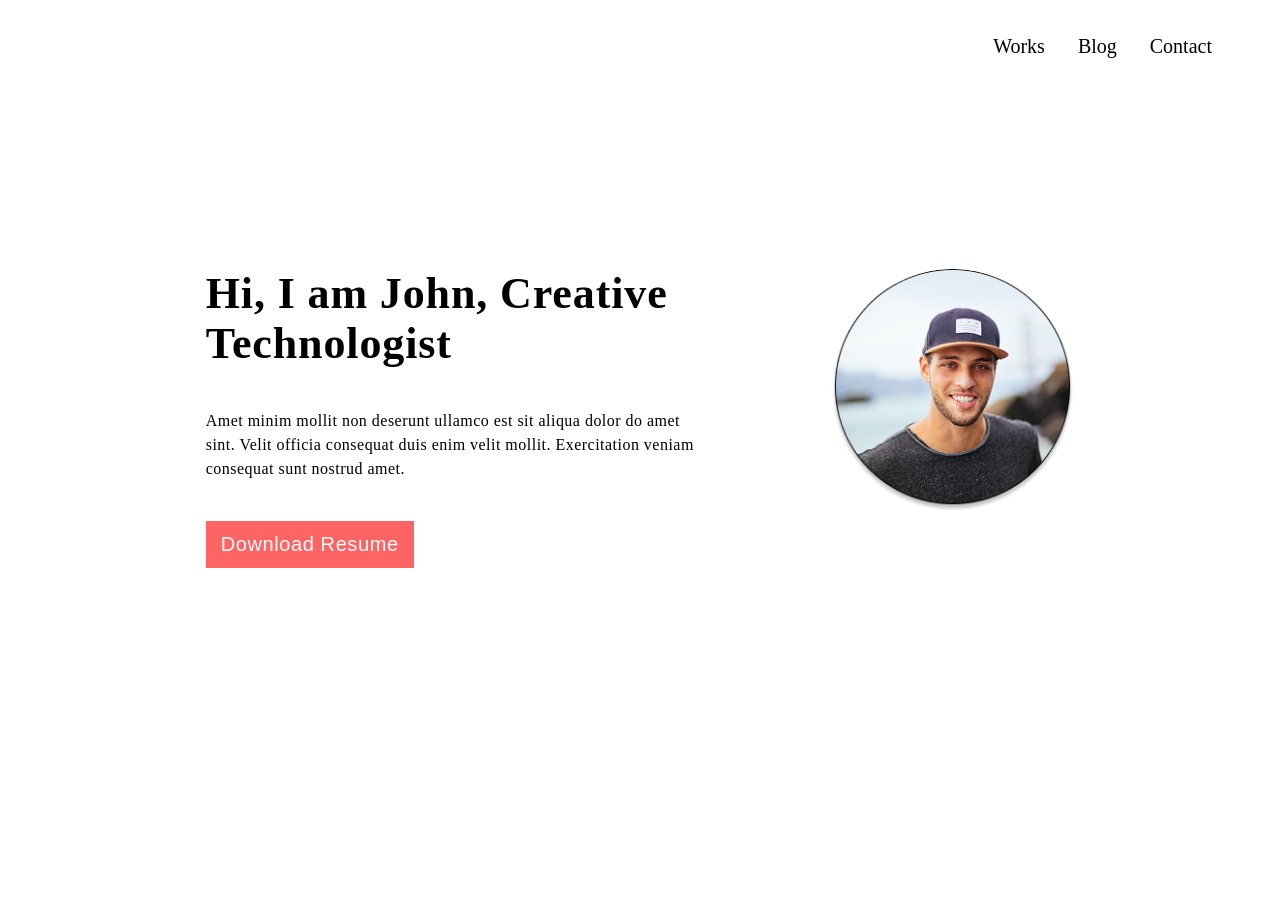
==== index.html @ 3ecefe45 "Se crea el menu y el hero con boton" ====
<html lang="es">
  <head>
    <meta charset="UTF-8" />
    <meta name="viewport" content="width=device-width, initial-scale=1.0" />
    <title>Landing Page</title>
    <link rel="stylesheet" href="style.css" />
  </head>
  <body>
    <header>
      <nav class="nav">
        <a href="#">Works</a>
        <a href="#">Blog</a>
        <a href="#">Contact</a>
      </nav>
      <div class="hero">
        <div class="hero-content">
          <div class="hero-content-left">
            <h1>Hi, I am John, Creative Technologist</h1>
            <p>
              Amet minim mollit non deserunt ullamco est sit aliqua dolor do
              amet sint. Velit officia consequat duis enim velit mollit.
              Exercitation veniam consequat sunt nostrud amet.
            </p>
            <button>Download Resume</button>
          </div>
          <div class="hero-content-right">
            <img src="img/hero.png" alt="Hero Image" />
          </div>
        </div>
      </div>
    </header>
  </body>
</html>
---- style.css ----
html {
  box-sizing: border-box;
}
*,
*:before,
*:after {
  box-sizing: inherit;
}

/* Menu */

.nav {
    display: flex;
    flex-direction: row;
    justify-content: end;
    align-items: center;
    gap: 33px;
    padding: 27px 60px 0 0;
}

.nav a {
    text-decoration: none;
    color: #000000;
    font-size: 20px;
}

/* Hero */

.hero {
    display: flex;
    flex-direction: column;
    justify-content: center;
    align-items: center;
    height: 80vh;
}

.hero-content {
    display: flex;
    flex-direction: row;
    justify-content: center;
    align-items: start;
    gap: 120px;
}

.hero-content-left {
    width: 40%;
    display: flex;
    flex-direction: column;
    justify-content: center;
    align-items: start;
    gap: 40px;
}

.hero-content-left h1 {
    font-size: 44px;
    font-weight: 700;
    line-height: 50px;
    letter-spacing: 0.02em;
    padding: 0;
    margin: 0;
}

.hero-content-left p {
    font-size: 16px;
    line-height: 24px;
    letter-spacing: 0.03em;
    padding: 0;
    margin: 0;
}

.hero-content-left button {
    width: 208px;
    height: 47px;
    font-size: 20px;
    line-height: 24px;
    letter-spacing: 0.03em;
    padding: 0;
    margin: 0;
    background-color: #FF6464;
    color: #ffffff;
    border: none;
    cursor: pointer;
    transition: all 0.3s ease;
}

.hero-content-left button:hover {
    background-color: #ff5151;
    transform: scale(1.05);
}

.hero-content-right img {
    width: 243px;
    height: 243px;
    object-fit: cover;
    border-radius: 50%;
    box-shadow: 0 0 40px 20px rgba(#EDF7FA);
}

/* Blog */
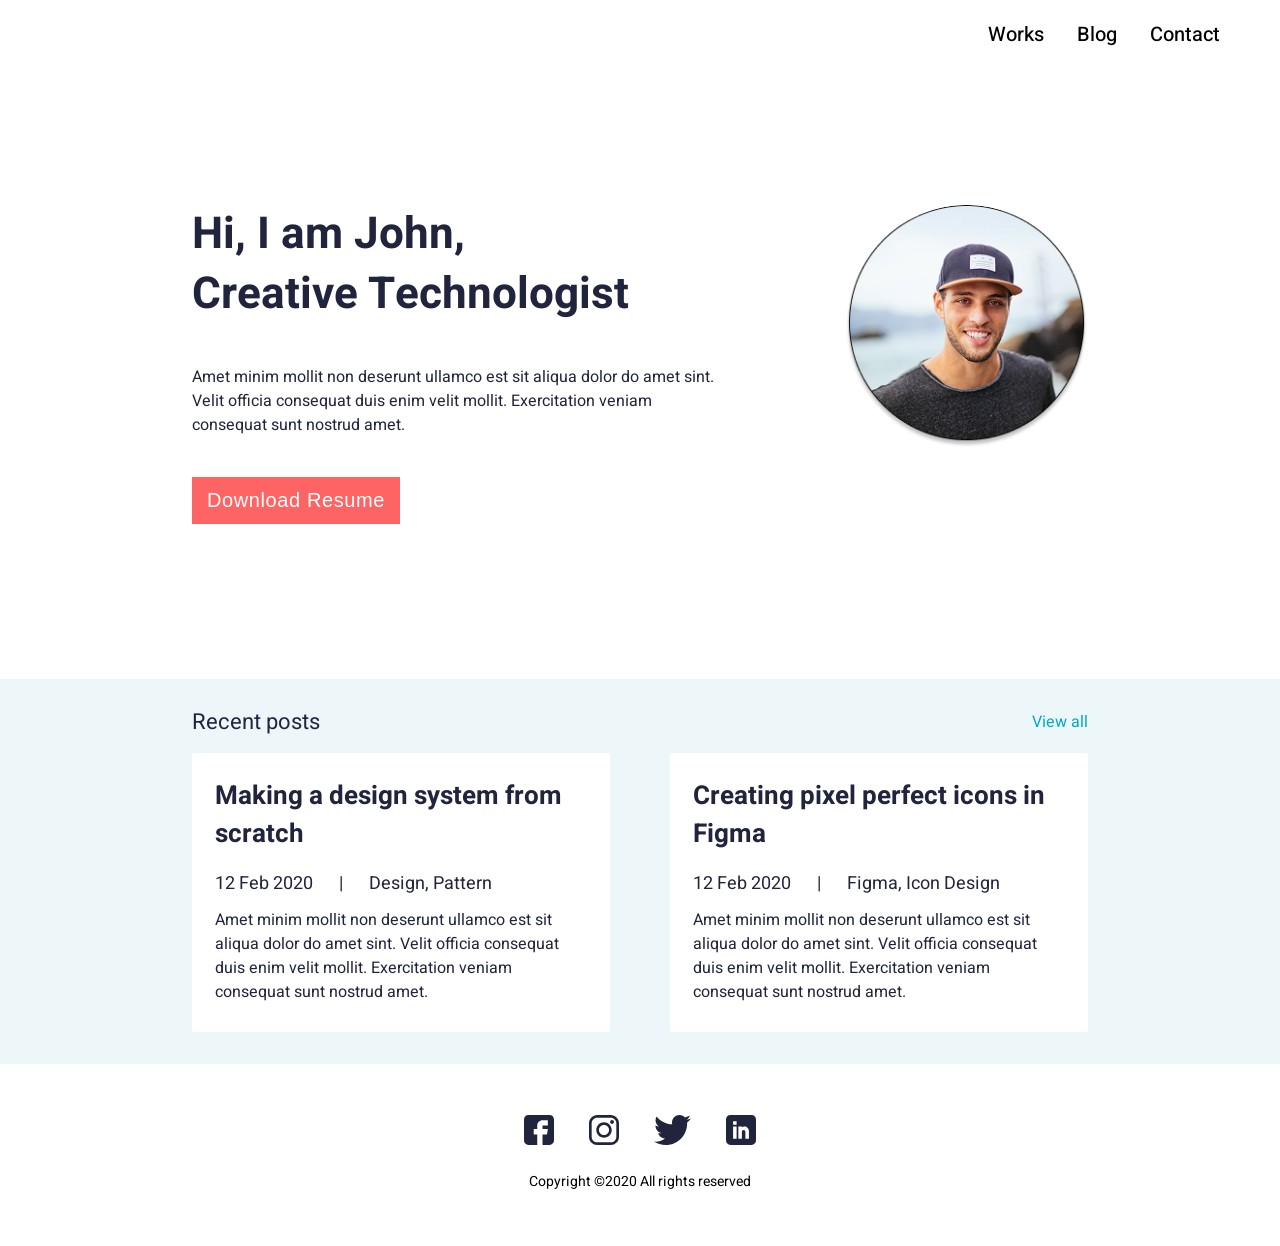
==== commit e9b89ad6: "Se crea el footer y el blog" ====
--- a/index.html
+++ b/index.html
@@ -3,6 +3,12 @@
     <meta charset="UTF-8" />
     <meta name="viewport" content="width=device-width, initial-scale=1.0" />
     <title>Landing Page</title>
+    <link rel="preconnect" href="https://fonts.googleapis.com" />
+    <link rel="preconnect" href="https://fonts.gstatic.com" crossorigin />
+    <link
+      href="https://fonts.googleapis.com/css2?family=Heebo:wght@100..900&display=swap"
+      rel="stylesheet"
+    />
     <link rel="stylesheet" href="style.css" />
   </head>
   <body>
@@ -15,7 +21,10 @@
       <div class="hero">
         <div class="hero-content">
           <div class="hero-content-left">
-            <h1>Hi, I am John, Creative Technologist</h1>
+            <h1>
+              Hi, I am John, <br />
+              Creative Technologist
+            </h1>
             <p>
               Amet minim mollit non deserunt ullamco est sit aliqua dolor do
               amet sint. Velit officia consequat duis enim velit mollit.
@@ -29,5 +38,53 @@
         </div>
       </div>
     </header>
+    <main>
+      <section class="blog">
+        <div class="container">
+            <div class="blog-inf">
+                <p>Recent posts</p>
+                <a href="#">View all</a>
+            </div>
+            <div class="blog-cards">
+                <div class="card">
+                    <h3 class="card-tittle">Making a design system from scratch</h3>
+                    <div class="card-info">
+                        <p>12 Feb 2020</p>
+                        <p>|</p>
+                        <p>Design, Pattern</p>
+                    </div>
+                    <p class="card-description">
+                        Amet minim mollit non deserunt ullamco est sit aliqua dolor do
+                        amet sint. Velit officia consequat duis enim velit mollit.
+                        Exercitation veniam consequat sunt nostrud amet.
+                    </p>
+                </div>
+                <div class="card">
+                    <h3 class="card-tittle">Creating pixel perfect icons in Figma</h3>
+                    <div class="card-info">
+                        <p>12 Feb 2020</p>
+                        <p>|</p>
+                        <p>Figma, Icon Design</p>
+                    </div>
+                    <p class="card-description">
+                        Amet minim mollit non deserunt ullamco est sit aliqua dolor do
+                        amet sint. Velit officia consequat duis enim velit mollit.
+                        Exercitation veniam consequat sunt nostrud amet.
+                    </p>
+                </div>
+            </div>
+        </div>
+      </section>
+      <section></section>
+    </main>
+    <footer>
+      <div class="footer-icons">
+        <img src="img/fb.svg" alt="Facebook" />
+        <img src="img/insta.svg" alt="Instagram" />
+        <img src="img/Group.svg" alt="Twitter/X" />
+        <img src="img/Linkedin.svg" alt="Linkedin" />
+      </div>
+      <p class="footer-text">Copyright ©2020 All rights reserved</p>
+    </footer>
   </body>
 </html>
--- a/style.css
+++ b/style.css
@@ -5,95 +5,191 @@
 *:before,
 *:after {
   box-sizing: inherit;
+  padding: 0;
+  margin: 0;
+}
+
+body {
+  font-family: "Heebo", sans-serif;
 }
 
 /* Menu */
 
 .nav {
-    display: flex;
-    flex-direction: row;
-    justify-content: end;
-    align-items: center;
-    gap: 33px;
-    padding: 27px 60px 0 0;
+  display: flex;
+  flex-direction: row;
+  justify-content: end;
+  align-items: center;
+  gap: 33px;
+  padding: 20px 60px 0 0;
 }
 
 .nav a {
-    text-decoration: none;
-    color: #000000;
-    font-size: 20px;
+  text-decoration: none;
+  color: #000000;
+  font-size: 20px;
+  font-weight: 500;
 }
 
 /* Hero */
 
 .hero {
-    display: flex;
-    flex-direction: column;
-    justify-content: center;
-    align-items: center;
-    height: 80vh;
+  display: flex;
+  flex-direction: column;
+  justify-content: center;
+  align-items: center;
+  height: 70vh;
+  width: 70%;
+  margin: 0 auto;
 }
 
 .hero-content {
-    display: flex;
-    flex-direction: row;
-    justify-content: center;
-    align-items: start;
-    gap: 120px;
+  display: flex;
+  flex-direction: row;
+  justify-content: center;
+  align-items: start;
+  gap: 120px;
 }
 
 .hero-content-left {
-    width: 40%;
-    display: flex;
-    flex-direction: column;
-    justify-content: center;
-    align-items: start;
-    gap: 40px;
+  display: flex;
+  flex-direction: column;
+  justify-content: center;
+  align-items: start;
+  gap: 40px;
 }
 
 .hero-content-left h1 {
-    font-size: 44px;
-    font-weight: 700;
-    line-height: 50px;
-    letter-spacing: 0.02em;
-    padding: 0;
-    margin: 0;
+  font-size: 44px;
+  font-weight: 700;
+  line-height: 60px;
+  color: #21243D;
 }
 
 .hero-content-left p {
-    font-size: 16px;
-    line-height: 24px;
-    letter-spacing: 0.03em;
-    padding: 0;
-    margin: 0;
+  font-size: 16px;
+  line-height: 24px;
+  font-weight: 400;
+  color: #21243D;
 }
 
 .hero-content-left button {
-    width: 208px;
-    height: 47px;
-    font-size: 20px;
-    line-height: 24px;
-    letter-spacing: 0.03em;
-    padding: 0;
-    margin: 0;
-    background-color: #FF6464;
-    color: #ffffff;
-    border: none;
-    cursor: pointer;
-    transition: all 0.3s ease;
+  width: 208px;
+  height: 47px;
+  font-size: 20px;
+  line-height: 24px;
+  letter-spacing: 0.03em;
+  font-weight: 500;
+  background-color: #ff6464;
+  color: #ffffff;
+  border: none;
+  cursor: pointer;
+  transition: all 0.3s ease;
 }
 
 .hero-content-left button:hover {
-    background-color: #ff5151;
-    transform: scale(1.05);
+  background-color: #ff5151;
+  transform: scale(1.05);
 }
 
 .hero-content-right img {
-    width: 243px;
-    height: 243px;
-    object-fit: cover;
-    border-radius: 50%;
-    box-shadow: 0 0 40px 20px rgba(#EDF7FA);
+  width: 243px;
+  height: 243px;
+  object-fit: cover;
+  border-radius: 50%;
+  box-shadow: 0 0 40px 20px rgba(#edf7fa);
 }
 
-/* Blog */+/* Blog */
+
+.blog {
+    width: 100%;
+    background-color: #EDF7FA;
+}
+
+.container {
+    width: 70%;
+    margin: 0 auto;
+}
+
+.blog-inf {
+    display: flex;
+    flex-direction: row;
+    justify-content: space-between;
+    align-items: center;
+    padding-top: 27px;
+    padding-bottom: 15px;
+}
+
+.blog-inf p {
+    font-size: 22px;
+    font-weight: 400;
+    color: #21243D;
+}
+
+.blog-inf a {
+    font-size: 16px;
+    font-weight: 400;
+    color: #00A8CC;
+    text-decoration: none;
+}
+
+.blog-cards {
+    display: flex;
+    flex-direction: row;
+    justify-content: space-between;
+    align-items: center;
+    gap: 20px;
+    padding-bottom: 32px;
+}
+
+.card {
+    width: 418px;
+    background-color: #ffffff;
+    border-radius: 2px;
+}
+
+.card-tittle {
+    font-size: 26px;
+    font-weight: 700;
+    color: #21243D;
+    padding: 24px 21px 17px 23px ;
+}
+
+.card-info {
+    display: flex;
+    padding-left: 23px;
+    gap: 26px;
+}
+
+.card-info p {
+    font-size: 18px;
+    font-weight: 400;
+    color: #21243D;
+}
+
+.card-description {
+    font-size: 16px;
+    font-weight: 400;
+    padding: 11px 48px 28px 23px;
+    color: #21243D;
+}
+
+/* Footer */
+
+.footer-icons {
+  text-align: center;
+  display: flex;
+  justify-content: center;
+  align-items: center;
+  gap: 35px;
+  padding-top: 51px;
+}
+
+.footer-text {
+  text-align: center;
+  font-size: 14px;
+  font-weight: 400;
+  margin-top: 26px;
+  padding-bottom: 54px;
+}
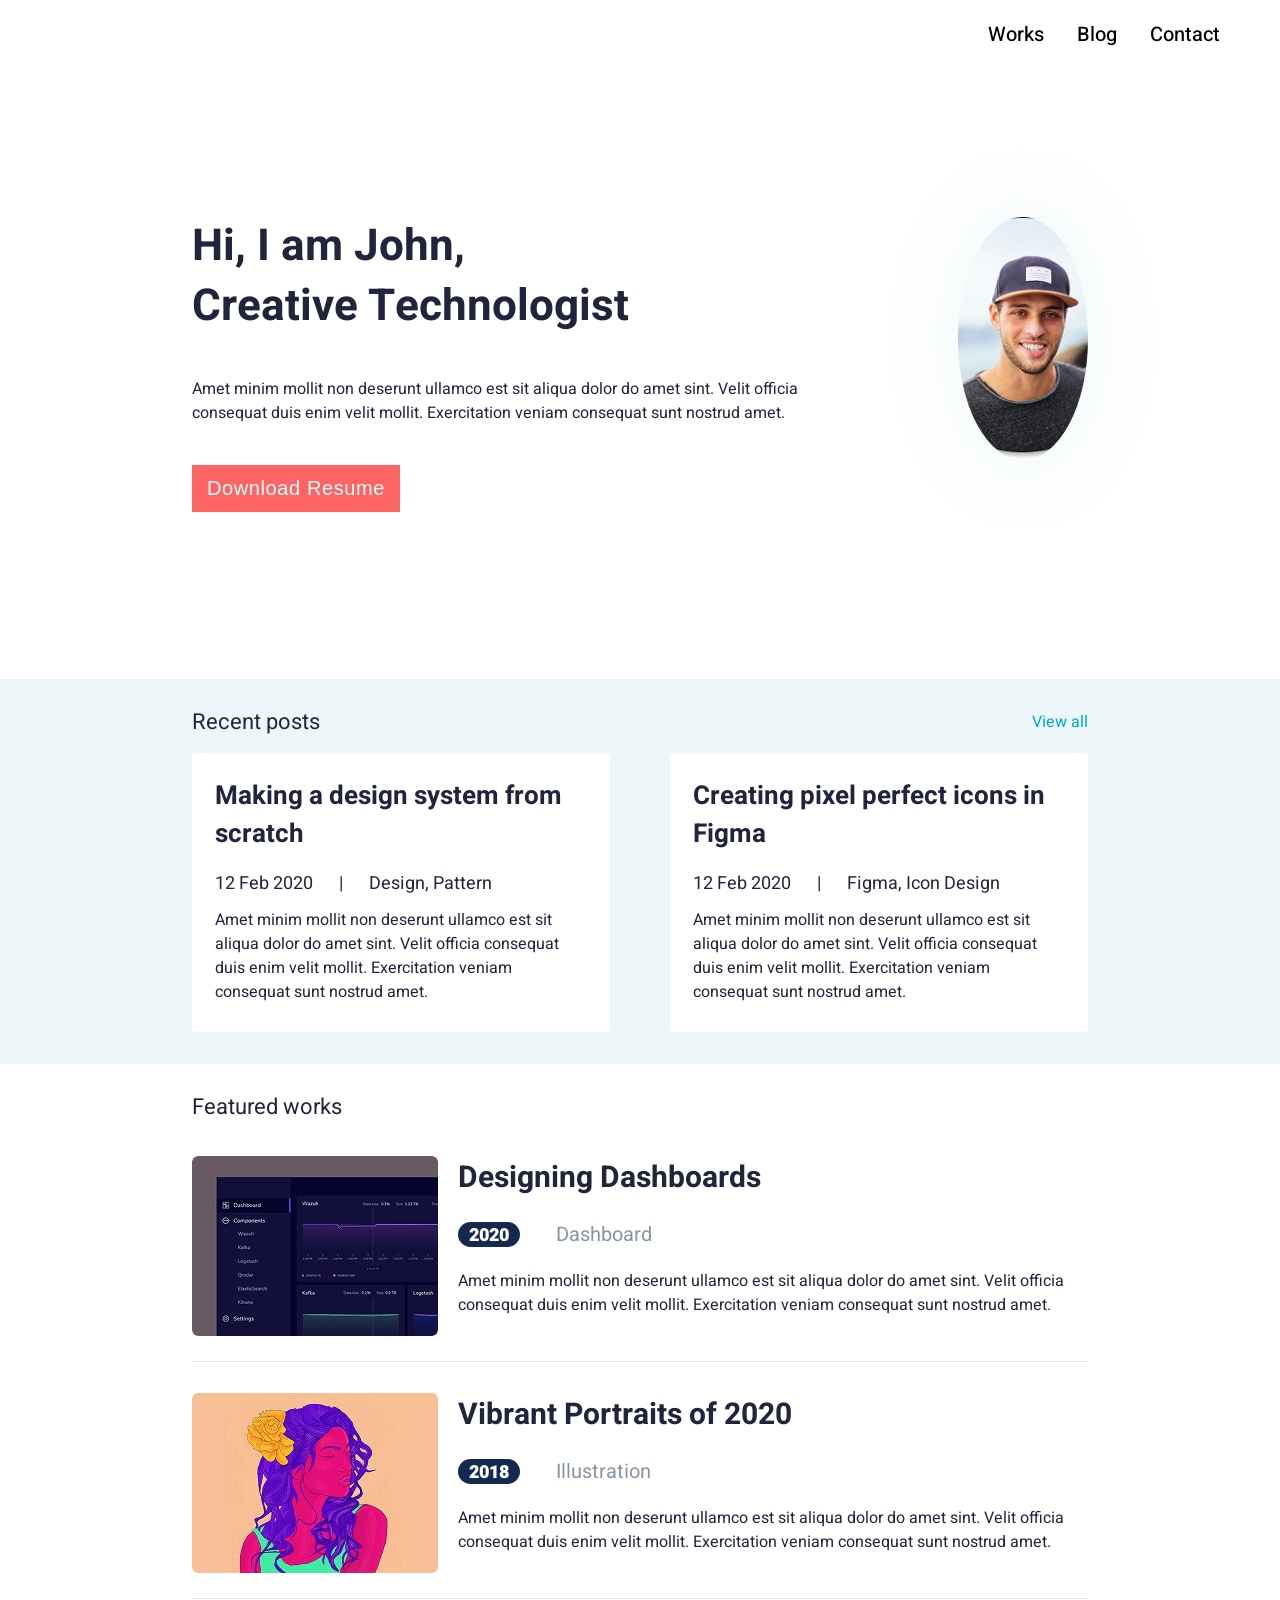
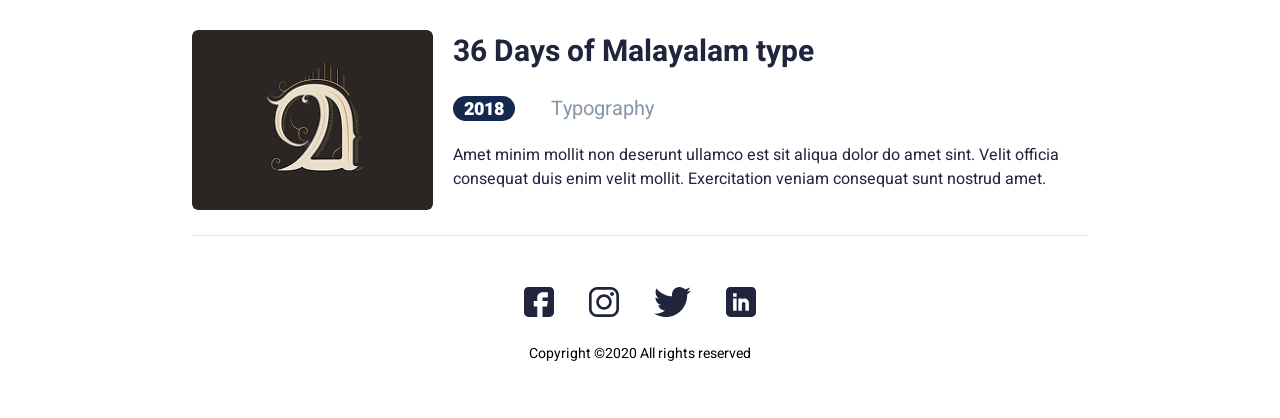
==== commit d932a3b8: "Se adapta la pagina a la version mobile" ====
--- a/index.html
+++ b/index.html
@@ -14,11 +14,11 @@
   <body>
     <header>
       <nav class="nav">
-        <a href="#">Works</a>
-        <a href="#">Blog</a>
+        <a href="pages/works.html">Works</a>
+        <a href="pages/blog.html">Blog</a>
         <a href="#">Contact</a>
       </nav>
-      <div class="hero">
+      <div class="hero container">
         <div class="hero-content">
           <div class="hero-content-left">
             <h1>
@@ -41,48 +41,119 @@
     <main>
       <section class="blog">
         <div class="container">
-            <div class="blog-inf">
-                <p>Recent posts</p>
-                <a href="#">View all</a>
+          <div class="blog-inf">
+            <p>Recent posts</p>
+            <a href="pages/blog.html">View all</a>
+          </div>
+          <div class="blog-cards">
+            <div class="card">
+              <h3 class="card-tittle">Making a design system from scratch</h3>
+              <div class="card-info">
+                <p>12 Feb 2020</p>
+                <p>|</p>
+                <p>Design, Pattern</p>
+              </div>
+              <p class="card-description">
+                Amet minim mollit non deserunt ullamco est sit aliqua dolor do
+                amet sint. Velit officia consequat duis enim velit mollit.
+                Exercitation veniam consequat sunt nostrud amet.
+              </p>
             </div>
-            <div class="blog-cards">
-                <div class="card">
-                    <h3 class="card-tittle">Making a design system from scratch</h3>
-                    <div class="card-info">
-                        <p>12 Feb 2020</p>
-                        <p>|</p>
-                        <p>Design, Pattern</p>
-                    </div>
-                    <p class="card-description">
-                        Amet minim mollit non deserunt ullamco est sit aliqua dolor do
-                        amet sint. Velit officia consequat duis enim velit mollit.
-                        Exercitation veniam consequat sunt nostrud amet.
-                    </p>
-                </div>
-                <div class="card">
-                    <h3 class="card-tittle">Creating pixel perfect icons in Figma</h3>
-                    <div class="card-info">
-                        <p>12 Feb 2020</p>
-                        <p>|</p>
-                        <p>Figma, Icon Design</p>
-                    </div>
-                    <p class="card-description">
-                        Amet minim mollit non deserunt ullamco est sit aliqua dolor do
-                        amet sint. Velit officia consequat duis enim velit mollit.
-                        Exercitation veniam consequat sunt nostrud amet.
-                    </p>
-                </div>
+            <div class="card">
+              <h3 class="card-tittle">Creating pixel perfect icons in Figma</h3>
+              <div class="card-info">
+                <p>12 Feb 2020</p>
+                <p>|</p>
+                <p>Figma, Icon Design</p>
+              </div>
+              <p class="card-description">
+                Amet minim mollit non deserunt ullamco est sit aliqua dolor do
+                amet sint. Velit officia consequat duis enim velit mollit.
+                Exercitation veniam consequat sunt nostrud amet.
+              </p>
             </div>
+          </div>
         </div>
       </section>
-      <section></section>
+      <section>
+        <div class="container">
+          <p class="work-tittle">Featured works</p>
+          <div class="works-cards">
+            <div class="work-card">
+              <img
+                src="img/Rectangle_30.png"
+                alt="First Work"
+                class="work-card-img"
+              />
+              <div class="work-card-inf">
+                <h3 class="work-card-tittle">Designing Dashboards</h3>
+                <div class="work-card-date">
+                  <span>2020</span>
+                  <p>Dashboard</p>
+                </div>
+                <p class="work-card-description">
+                  Amet minim mollit non deserunt ullamco est sit aliqua dolor do
+                  amet sint. Velit officia consequat duis enim velit mollit.
+                  Exercitation veniam consequat sunt nostrud amet.
+                </p>
+              </div>
+            </div>
+            <div class="work-card">
+              <img
+                src="img/Rectangle_32.png"
+                alt="Second Work"
+                class="work-card-img"
+              />
+              <div class="work-card-inf">
+                <h3 class="work-card-tittle">Vibrant Portraits of 2020</h3>
+                <div class="work-card-date">
+                  <span>2018</span>
+                  <p>Illustration</p>
+                </div>
+                <p class="work-card-description">
+                  Amet minim mollit non deserunt ullamco est sit aliqua dolor do
+                  amet sint. Velit officia consequat duis enim velit mollit.
+                  Exercitation veniam consequat sunt nostrud amet.
+                </p>
+              </div>
+            </div>
+            <div class="work-card">
+              <img
+                src="img/Rectangle_34.png"
+                alt="Thirty Work"
+                class="work-card-img"
+              />
+              <div class="work-card-inf">
+                <h3 class="work-card-tittle">36 Days of Malayalam type</h3>
+                <div class="work-card-date">
+                  <span>2018</span>
+                  <p>Typography</p>
+                </div>
+                <p class="work-card-description">
+                  Amet minim mollit non deserunt ullamco est sit aliqua dolor do
+                  amet sint. Velit officia consequat duis enim velit mollit.
+                  Exercitation veniam consequat sunt nostrud amet.
+                </p>
+              </div>
+            </div>
+          </div>
+        </div>
+      </section>
     </main>
     <footer>
       <div class="footer-icons">
-        <img src="img/fb.svg" alt="Facebook" />
-        <img src="img/insta.svg" alt="Instagram" />
-        <img src="img/Group.svg" alt="Twitter/X" />
-        <img src="img/Linkedin.svg" alt="Linkedin" />
+        <a target="_blank" href="https://www.facebook.com"
+          ><img src="img/fb.svg" alt="Facebook"
+        /></a>
+        <a target="_blank" href="https://www.instagram.com"
+          ><img src="img/insta.svg" alt="Instagram"
+        /></a>
+        <a target="_blank" href="https://x.com/"
+          ><img src="img/Group.svg" alt="Twitter/X"
+        /></a>
+        <a target="_blank" href="https://mx.linkedin.com"
+          ><img src="img/Linkedin.svg" alt="Linkedin"
+        /></a>
       </div>
       <p class="footer-text">Copyright ©2020 All rights reserved</p>
     </footer>
--- a/style.css
+++ b/style.css
@@ -13,6 +13,30 @@
   font-family: "Heebo", sans-serif;
 }
 
+a {
+  text-decoration: none;
+}
+
+img {
+  max-width: 100%;
+}
+
+.container {
+  width: 70%;
+  max-width: 1200px;
+  margin: 0 auto;
+}
+
+.container-page {
+  width: 60%;
+  margin: 0 auto;
+}
+
+.container-page-details {
+  width: 50%;
+  margin: 0 auto;
+}
+
 /* Menu */
 
 .nav {
@@ -31,6 +55,10 @@
   font-weight: 500;
 }
 
+.nav a:hover {
+  color: #FF6464;
+}
+
 /* Hero */
 
 .hero {
@@ -39,8 +67,6 @@
   justify-content: center;
   align-items: center;
   height: 70vh;
-  width: 70%;
-  margin: 0 auto;
 }
 
 .hero-content {
@@ -97,7 +123,7 @@
   height: 243px;
   object-fit: cover;
   border-radius: 50%;
-  box-shadow: 0 0 40px 20px rgba(#edf7fa);
+  box-shadow: 0 0 40px 20px rgba(237, 247, 250, 0.5);
 }
 
 /* Blog */
@@ -105,11 +131,6 @@
 .blog {
     width: 100%;
     background-color: #EDF7FA;
-}
-
-.container {
-    width: 70%;
-    margin: 0 auto;
 }
 
 .blog-inf {
@@ -146,7 +167,7 @@
 .card {
     width: 418px;
     background-color: #ffffff;
-    border-radius: 2px;
+    border-radius: 4px;
 }
 
 .card-tittle {
@@ -175,6 +196,213 @@
     color: #21243D;
 }
 
+/* Blog Page Two */
+
+.blog-cards-cards {
+  display: flex;
+  flex-direction: column;
+  gap: 31px;
+}
+
+.blog-card-card {
+  display: flex;
+  flex-direction: row;
+  gap: 20px;
+  padding-bottom: 25px;
+  border-bottom: 1px solid #E0E0E0;
+}
+
+.blog-card-inf {
+  display: flex;
+  flex-direction: column;
+  gap: 16px;
+}
+
+.blog-card-tittle {
+  font-size: 30px;
+  font-weight: 500;
+  color: #21243D;
+}
+
+.blog-card-date {
+  display: flex;
+  align-items: center;
+  gap: 20px;
+}
+
+.blog-card-date span {
+  font-size: 20px;
+  font-weight: 400;
+  color: #21243D;
+}
+
+.blog-card-date p {
+  font-size: 20px;
+  font: 400;
+  color: #8695A4;
+}
+
+.blog-card-description {
+  font-size: 16px;
+  font-weight: 400;
+  color: #21243D;
+}
+
+/* Work */
+
+.tittle {
+  font-size: 44px;
+  font-weight: 900;
+  color: #21243D;
+  padding-top: 90px;
+  padding-bottom: 46px;
+}
+
+.work-tittle {
+  font-size: 22px;
+  font-weight: 400;
+  color: #21243D;
+  padding-top: 27px;
+  padding-bottom: 33px;
+}
+
+.works-cards {
+  display: flex;
+  flex-direction: column;
+  gap: 31px;
+}
+
+.work-card {
+  display: flex;
+  flex-direction: row;
+  gap: 20px;
+  padding-bottom: 25px;
+  border-bottom: 1px solid #E0E0E0;
+}
+
+.work-card-img {
+  width: 246px;
+  height: 180px;
+  object-fit: cover;
+  border-radius: 6px;
+}
+
+.work-card-inf {
+  display: flex;
+  flex-direction: column;
+  gap: 20px;
+}
+
+.work-card-tittle {
+  font-size: 30px;
+  font-weight: 700;
+  color: #21243D;
+}
+
+.work-card-date {
+  display: flex;
+  align-items: center;
+  gap: 36px;
+}
+
+.work-card-date span {
+  width: 62px;
+  height: 25px;
+  background-color: #142850;
+  color: #ffffff;
+  font-weight: 900;
+  font-size: 18px;
+  text-align: center;
+  border-radius: 16px;
+}
+
+.work-card-date p {
+  font-size: 20px;
+  font-weight: 400;
+  color: #8695A4;
+}
+
+.work-card-description {
+  font-size: 16px;
+  font-weight: 400;
+  color: #21243D;
+}
+
+/* Work Deatils */
+
+.work-details-tittle {
+  font-size: 44px;
+  font-weight: 700;
+  color: #21243D;
+  padding-top: 78px;
+}
+
+.work-details-date {
+  display: flex;
+  gap: 27px;
+  padding: 42px 0 37px 0;
+}
+
+.work-details-date span {
+  width: 62px;
+  height: 25px;
+  background-color: #FF6464;
+  color: #ffffff;
+  font-weight: 900;
+  font-size: 18px;
+  text-align: center;
+  border-radius: 16px;
+}
+
+.work-details-date p {
+  font-size: 20px;
+  font-weight: 400;
+  color: #21243D;
+}
+
+.work-details-description {
+  font-size: 16px;
+  font-weight: 400;
+  color: #21243D;
+}
+
+.work-details-img {
+  width: 681px;
+  height: 460px;
+  object-fit: cover;
+  padding-top: 46px;
+  padding-bottom: 54px;
+}
+
+.heading-1 {
+  font-size: 30px;
+  font-weight: 500;
+  color: #21243D;
+  padding-bottom: 10px;
+}
+
+.heading-2 {
+  font-size: 24px;
+  font-weight: 500;
+  color: #21243D;
+  padding-bottom: 18px;
+}
+
+.work-details-img-two {
+  width: 681px;
+  height: 460px;
+  object-fit: cover;
+  padding-top: 30px;
+}
+
+.work-details-img-two {
+  width: 681px;
+  height: 460px;
+  object-fit: cover;
+  padding-top: 27px;
+  padding-bottom: 27px;
+}
+
 /* Footer */
 
 .footer-icons {
@@ -193,3 +421,127 @@
   margin-top: 26px;
   padding-bottom: 54px;
 }
+
+/* Version Mobile */
+
+@media (max-width: 480px) {
+  .container{
+    width: 90%;
+    margin: 0 auto;
+  }
+
+  .container-page {
+    width: 80%;
+    margin: 0 auto;
+  }
+  
+  .container-page-details {
+    width: 80%;
+    margin: 0 auto;
+  }
+
+  /* Menu */
+
+  .nav {
+    width: 375px;
+    height: 50px;
+    background-image: url(img/Mobile-Header.svg);
+    padding-bottom: 34px;
+  }
+
+  .nav a {
+    display: none;
+    overflow: hidden;
+  }
+
+  /* Hero */
+
+  .hero {
+    padding-top: 34px;
+    padding-bottom: 59px;
+    height: 80%;
+  }
+
+  .hero-content {
+    flex-direction: column-reverse;
+    align-items: center;
+    text-align: center;
+    gap: 0;
+  }
+
+  .hero-content-left {
+    align-items: center;
+  }
+
+  .hero-content-left h1 {
+    font-size: 32px;
+    font-weight: 700;
+    padding-top: 34px;
+    width: 312px;
+  }
+
+  .hero-content-right img {
+    width: 174.38px;
+    height: 180px;
+  }
+
+  /* Blog */
+
+  .blog-inf {
+    display: block;
+    text-align: center;
+  }
+
+  .blog-inf p {
+    font-size: 18px;
+  }
+  
+  .blog-inf a {
+    display: none;
+  }
+
+  .blog-cards {
+    flex-direction: column;
+  }
+
+  .card {
+    width: 354px;
+  }
+
+  .card h3 {
+    font-size: 22px;
+    font-weight: 700;
+  }
+
+  .card-info p {
+    font-size: 16px;
+  }
+
+  /* Works */
+
+  .work-tittle {
+    font-size: 18px;
+    text-align: center;
+  }
+
+  .work-card {
+    flex-direction: column;
+  }
+
+  .work-card img {
+    width: 339px;
+    height: 230px;
+  }
+
+  .work-card-tittle {
+    font-size: 24px;
+  }
+
+  .work-card-date span, p {
+    font-size: 16px;
+  }
+
+  .work-card-description {
+    font-size: 16px;
+  }
+}
